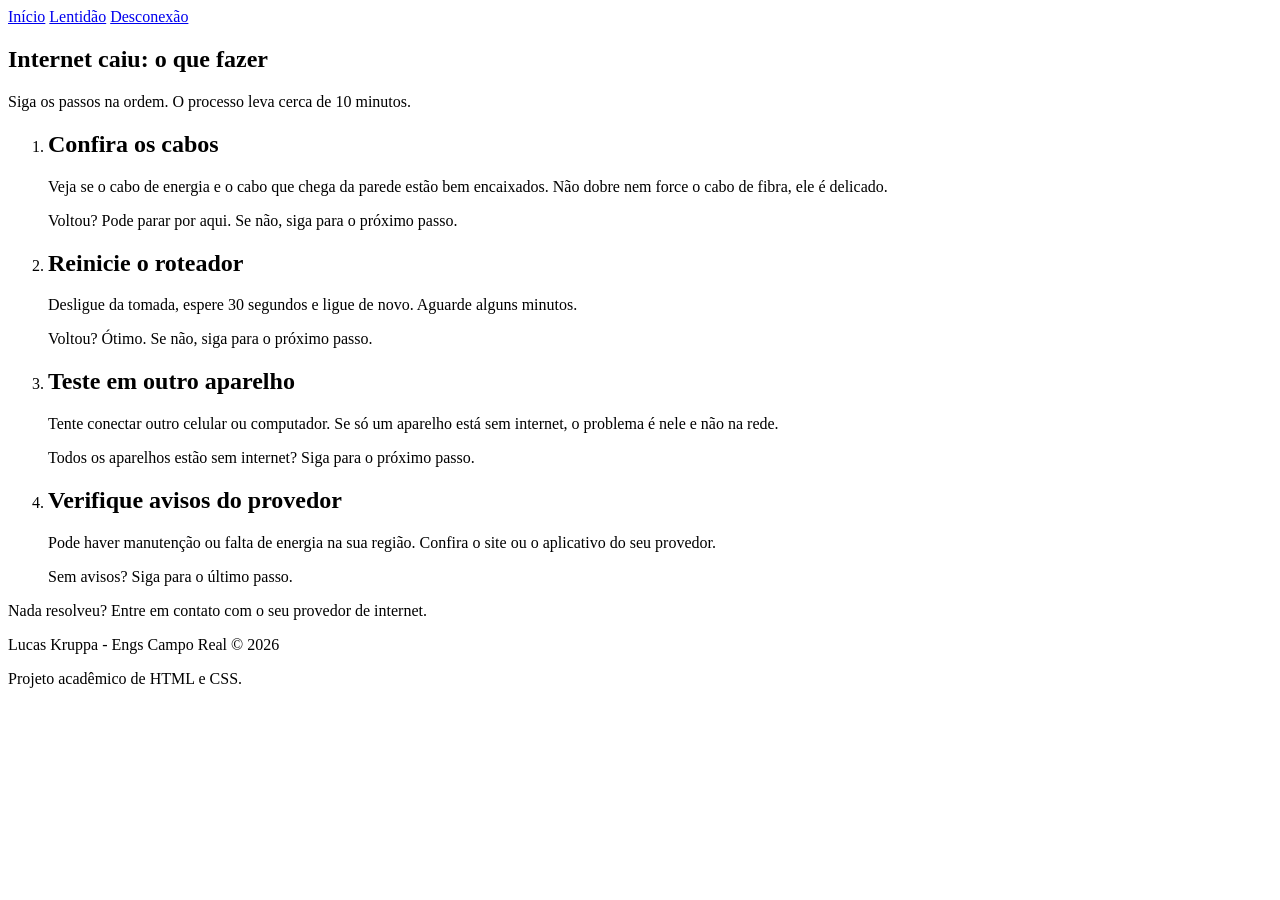
==== desconexao.html @ 00d46dce "feat: Modificado o esqueleto para as outras paginas" ====
<!doctype html>
<html lang="pt-BR">
    <head>
        <meta charset="UTF-8" />
        <meta name="viewport" content="width=device-width, initial-scale=1.0" />
        <title>Conexão em Casa - Internet lenta</title>
        <link rel="stylesheet" href="style.css" />
    </head>
    <body>
        <header>
            <nav aria-label="Menu principal">
                <a href="index.html">Início</a>
                <a href="lentidao.html" aria-current="page">Lentidão</a>
                <a href="desconexao.html">Desconexão</a>
            </nav>
        </header>

        <main>
            <section class="titulo-pagina">
                <h1>Internet caiu: o que fazer</h1>
                <p>Siga os passos na ordem. O processo leva cerca de 10 minutos.</p>
            </section>

            <ol class="passos">
                <li class="passo">
                    <h2>Confira os cabos</h2>
                    <p>
                        Veja se o cabo de energia e o cabo que chega da parede estão bem encaixados.
                        Não dobre nem force o cabo de fibra, ele é delicado.
                    </p>
                    <p class="saida">
                        Voltou? Pode parar por aqui. Se não, siga para o próximo passo.
                    </p>
                </li>
                <li class="passo">
                    <h2>Reinicie o roteador</h2>
                    <p>
                        Desligue da tomada, espere 30 segundos e ligue de novo. Aguarde alguns
                        minutos.
                    </p>
                    <p class="saida">Voltou? Ótimo. Se não, siga para o próximo passo.</p>
                </li>
                <li class="passo">
                    <h2>Teste em outro aparelho</h2>
                    <p>
                        Tente conectar outro celular ou computador. Se só um aparelho está sem
                        internet, o problema é nele e não na rede.
                    </p>
                    <p class="saida">
                        Todos os aparelhos estão sem internet? Siga para o próximo passo.
                    </p>
                </li>
                <li class="passo">
                    <h2>Verifique avisos do provedor</h2>
                    <p>
                        Pode haver manutenção ou falta de energia na sua região. Confira o site ou o
                        aplicativo do seu provedor.
                    </p>
                    <p class="saida">Sem avisos? Siga para o último passo.</p>
                </li>
            </ol>

            <section class="aviso">
                <p>Nada resolveu? Entre em contato com o seu provedor de internet.</p>
            </section>
        </main>

        <footer>
            <p>Lucas Kruppa - Engs Campo Real © 2026</p>
            <p>Projeto acadêmico de HTML e CSS.</p>
        </footer>
    </body>
</html>
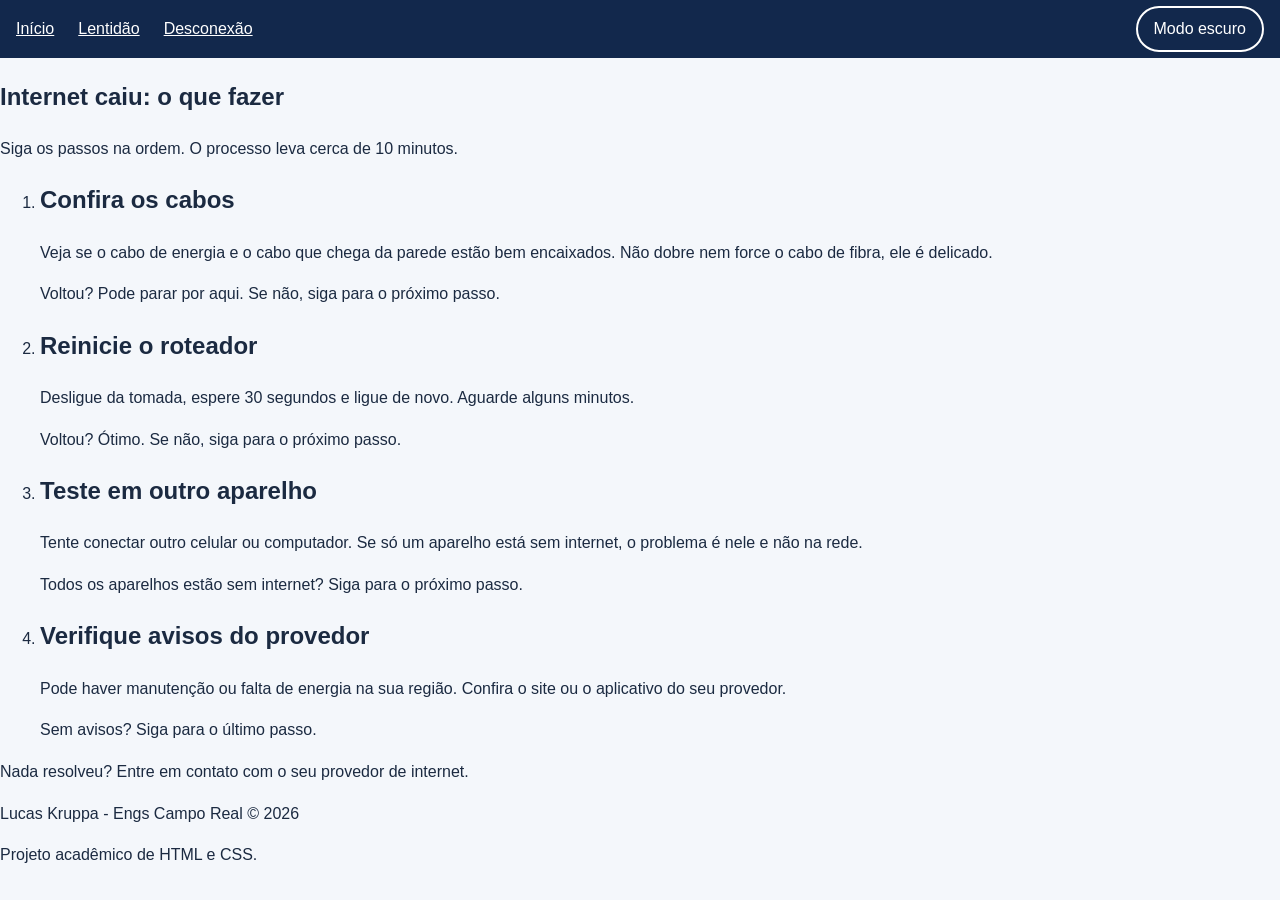
==== commit 74420c58: "feat: adiciona botão de modo escuro com checkbox" ====
--- a/desconexao.html
+++ b/desconexao.html
@@ -13,6 +13,8 @@
                 <a href="lentidao.html" aria-current="page">Lentidão</a>
                 <a href="desconexao.html">Desconexão</a>
             </nav>
+            <input type="checkbox" id="modo-escuro" class="alternar-tema" />
+            <label for="modo-escuro" class="botao-tema">Modo escuro</label>
         </header>
 
         <main>
--- a/style.css
+++ b/style.css
@@ -0,0 +1,59 @@
+:root {
+    --fundo: #f4f7fb;
+    --card: #ffffff;
+    --texto: #1b2a41;
+    --destaque: #1d4ed8;
+    --cabecalho: #12284c;
+}
+
+body {
+    margin: 0;
+    font-family: Arial, Helvetica, sans-serif;
+    line-height: 1.6;
+    background-color: var(--fundo);
+    color: var(--texto);
+}
+
+header {
+    background-color: var(--cabecalho);
+    display: flex;
+    justify-content: space-between;
+    align-items: center;
+}
+
+nav {
+    display: flex;
+    gap: 1.5rem;
+    padding: 1rem;
+}
+
+nav a {
+    color: #ffffff;
+}
+
+.alternar-tema {
+    position: absolute;
+    opacity: 0;
+}
+
+.botao-tema {
+    margin-right: 1rem;
+    padding: 0.5rem 1rem;
+    color: #ffffff;
+    border: 2px solid #ffffff;
+    border-radius: 2rem;
+    cursor: pointer;
+}
+
+.alternar-tema:focus-visible + .botao-tema {
+    outline: 3px solid #ffffff;
+    outline-offset: 3px;
+}
+
+:root:has(#modo-escuro:checked) {
+    --fundo: #0f1b2d;
+    --card: #17263d;
+    --texto: #e6edf7;
+    --destaque: #8ab4ff;
+    --cabecalho: #0a1424;
+}
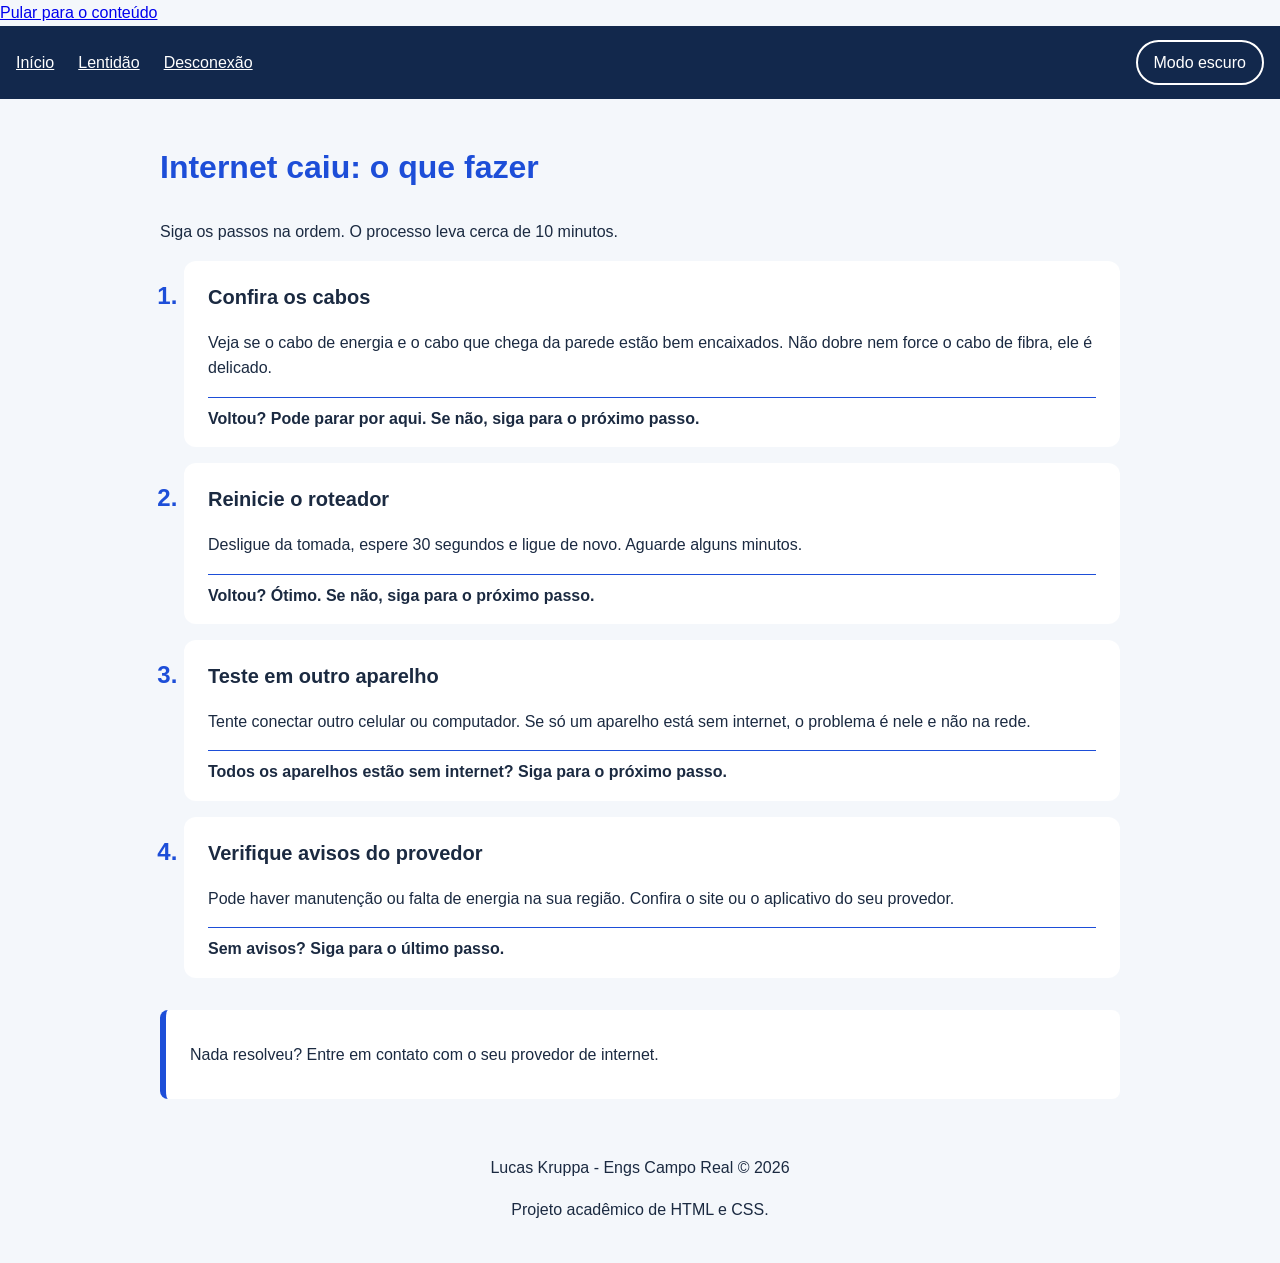
==== commit 01741bd8: "style: estilizados títulos e caixas dos passos nas páginas de instruções" ====
--- a/desconexao.html
+++ b/desconexao.html
@@ -7,6 +7,7 @@
         <link rel="stylesheet" href="style.css" />
     </head>
     <body>
+        <a class="pular-conteudo" href="#conteudo">Pular para o conteúdo</a>
         <header>
             <nav aria-label="Menu principal">
                 <a href="index.html">Início</a>
@@ -17,7 +18,7 @@
             <label for="modo-escuro" class="botao-tema">Modo escuro</label>
         </header>
 
-        <main>
+        <main id="conteudo">
             <section class="titulo-pagina">
                 <h1>Internet caiu: o que fazer</h1>
                 <p>Siga os passos na ordem. O processo leva cerca de 10 minutos.</p>
--- a/style.css
+++ b/style.css
@@ -21,6 +21,11 @@
     align-items: center;
 }
 
+footer {
+    text-align: center;
+    padding: 1.5rem 1rem;
+}
+
 nav {
     display: flex;
     gap: 1.5rem;
@@ -29,6 +34,13 @@
 
 nav a {
     color: #ffffff;
+    padding: 0.5rem 0;
+}
+
+main {
+    max-width: 60rem;
+    margin: 0 auto;
+    padding: 1rem;
 }
 
 .alternar-tema {
@@ -56,4 +68,80 @@
     --texto: #e6edf7;
     --destaque: #8ab4ff;
     --cabecalho: #0a1424;
-}+}
+
+.destaque {
+    padding: 2rem 0;
+}
+
+.titulo-pagina h1, .destaque h1 {
+    font-size: 2rem;
+    color: var(--destaque);
+}
+
+.opcoes {
+    display: flex;
+    flex-wrap: wrap;
+    gap: 1rem;
+}
+
+.card {
+    flex: 1 1 18rem;
+    padding: 1.5rem;
+    background-color: var(--card);
+    color: var(--texto);
+    border: 2px solid var(--destaque);
+    border-radius: 0.75rem;
+    text-decoration: none;
+}
+
+.card h2 {
+    margin-top: 0;
+    color: var(--destaque);
+}
+
+.card:hover {
+    box-shadow: 0 4px 12px rgba(0, 0, 0, 0.25);
+}
+
+.card:focus-visible {
+    outline: 3px solid var(--destaque);
+    outline-offset: 3px;
+}
+
+.aviso {
+    margin-top: 2rem;
+    padding: 1rem 1.5rem;
+    background-color: var(--card);
+    border-left: 6px solid var(--destaque);
+    border-radius: 0.5rem;
+}
+
+.passos {
+    padding-left: 1.5rem;
+}
+
+.passos li::marker {
+    color: var(--destaque);
+    font-weight: bold;
+    font-size: 1.5rem;
+}
+
+.passo {
+    margin-bottom: 1rem;
+    padding: 1rem 1.5rem;
+    background-color: var(--card);
+    border-radius: 0.75rem;
+}
+
+.passo h2 {
+    margin-top: 0;
+    font-size: 1.25rem;
+}
+
+.saida {
+    margin-bottom: 0;
+    padding-top: 0.5rem;
+    border-top: 1px solid var(--destaque);
+    font-weight: bold;
+}
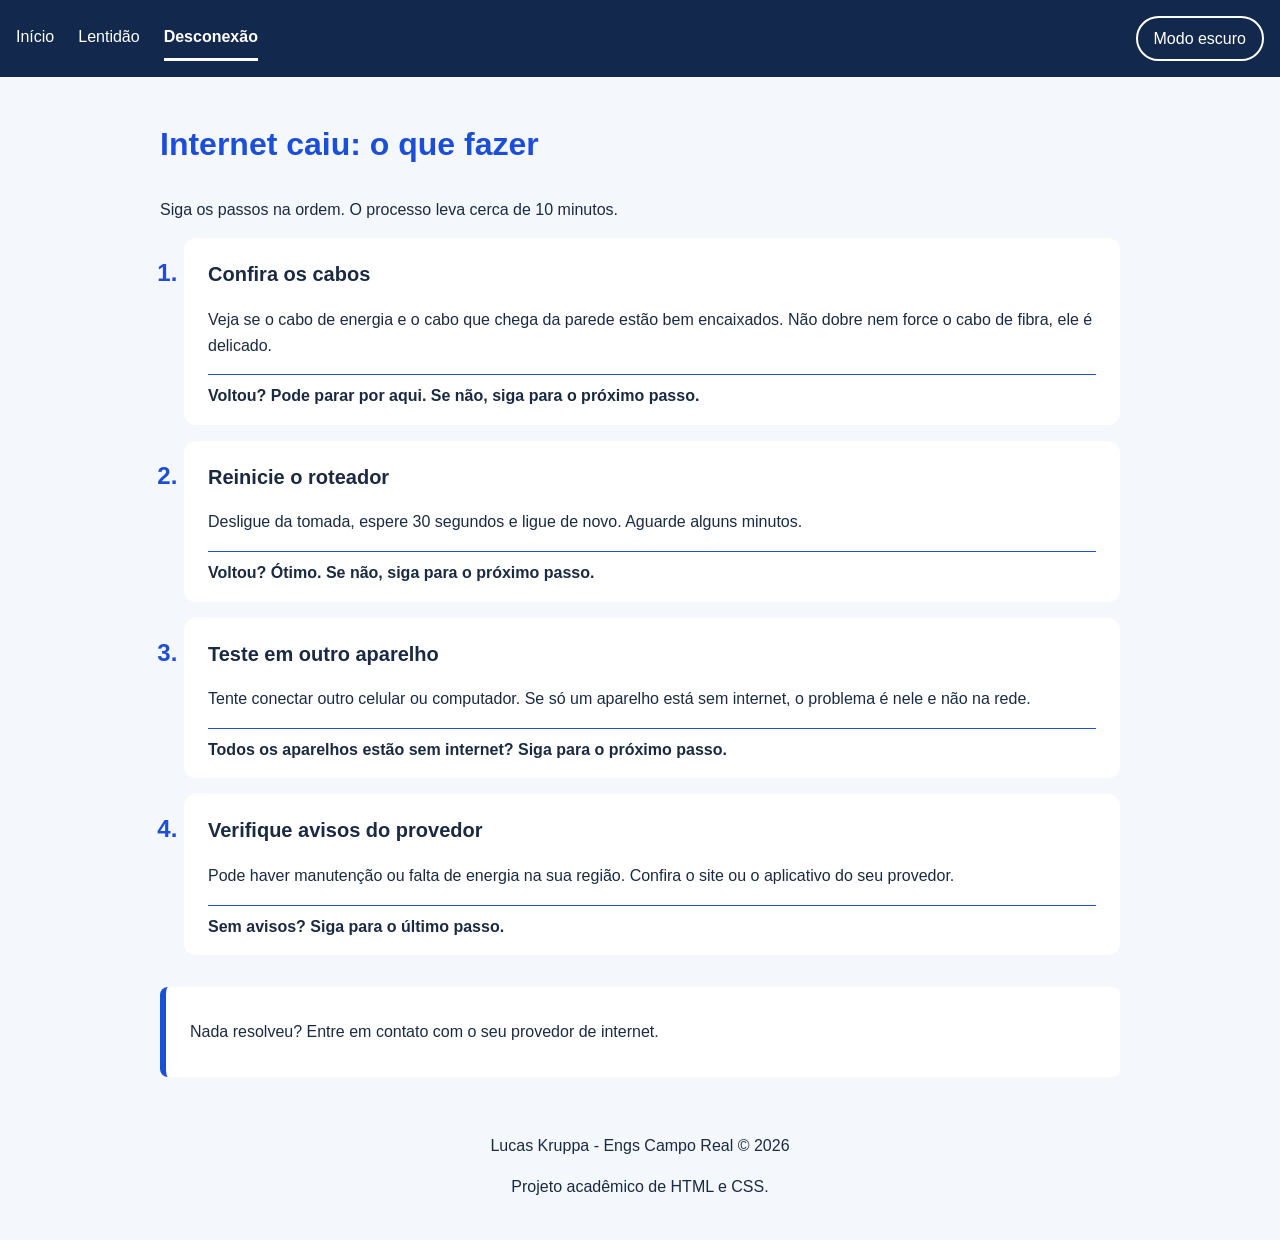
==== commit 44750ff3: "style: destaca no menu a página atual" ====
--- a/desconexao.html
+++ b/desconexao.html
@@ -11,8 +11,8 @@
         <header>
             <nav aria-label="Menu principal">
                 <a href="index.html">Início</a>
-                <a href="lentidao.html" aria-current="page">Lentidão</a>
-                <a href="desconexao.html">Desconexão</a>
+                <a href="lentidao.html">Lentidão</a>
+                <a href="desconexao.html" aria-current="page">Desconexão</a>
             </nav>
             <input type="checkbox" id="modo-escuro" class="alternar-tema" />
             <label for="modo-escuro" class="botao-tema">Modo escuro</label>
--- a/style.css
+++ b/style.css
@@ -19,6 +19,7 @@
     display: flex;
     justify-content: space-between;
     align-items: center;
+    flex-wrap: wrap;
 }
 
 footer {
@@ -30,11 +31,22 @@
     display: flex;
     gap: 1.5rem;
     padding: 1rem;
+    flex-wrap: wrap;
 }
 
 nav a {
     color: #ffffff;
     padding: 0.5rem 0;
+    text-decoration: none;
+}
+
+nav a:hover {
+    text-decoration: underline;
+}
+
+nav a[aria-current="page"] {
+    font-weight: bold;
+    border-bottom: 3px solid #ffffff;
 }
 
 main {
@@ -145,3 +157,17 @@
     border-top: 1px solid var(--destaque);
     font-weight: bold;
 }
+
+
+.pular-conteudo {
+    position: absolute;
+    left: -999px;
+    padding: 0.75rem 1rem;
+    background-color: var(--destaque);
+    color: var(--fundo);
+}
+
+.pular-conteudo:focus {
+    left: 0;
+    right: 0;
+}
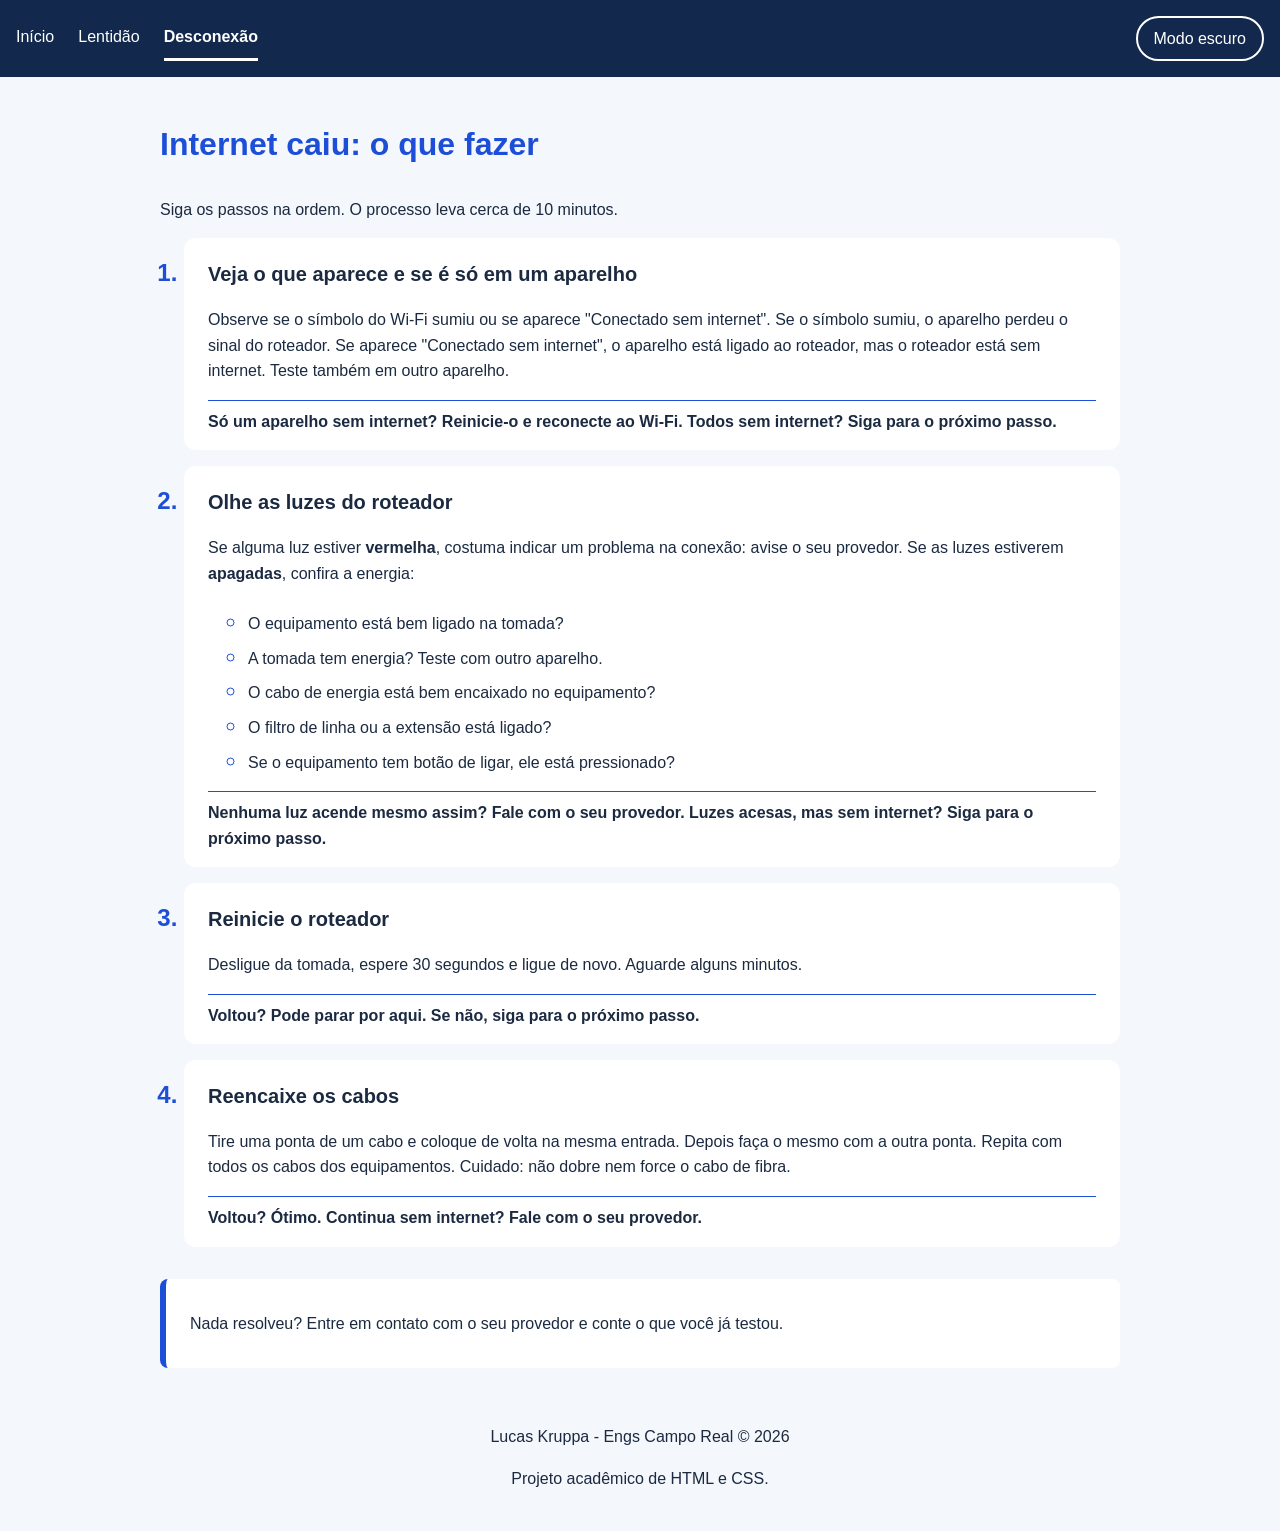
==== commit 0647a4ea: "feat: melhora as instruções das páginas de lentidão e desconexão." ====
--- a/desconexao.html
+++ b/desconexao.html
@@ -26,13 +26,35 @@
 
             <ol class="passos">
                 <li class="passo">
-                    <h2>Confira os cabos</h2>
+                    <h2>Veja o que aparece e se é só em um aparelho</h2>
                     <p>
-                        Veja se o cabo de energia e o cabo que chega da parede estão bem encaixados.
-                        Não dobre nem force o cabo de fibra, ele é delicado.
+                        Observe se o símbolo do Wi-Fi sumiu ou se aparece "Conectado sem internet".
+                        Se o símbolo sumiu, o aparelho perdeu o sinal do roteador. Se aparece
+                        "Conectado sem internet", o aparelho está ligado ao roteador, mas o roteador
+                        está sem internet. Teste também em outro aparelho.
                     </p>
                     <p class="saida">
-                        Voltou? Pode parar por aqui. Se não, siga para o próximo passo.
+                        Só um aparelho sem internet? Reinicie-o e reconecte ao Wi-Fi. Todos sem
+                        internet? Siga para o próximo passo.
+                    </p>
+                </li>
+                <li class="passo">
+                    <h2>Olhe as luzes do roteador</h2>
+                    <p>
+                        Se alguma luz estiver <strong>vermelha</strong>, costuma indicar um problema
+                        na conexão: avise o seu provedor. Se as luzes estiverem
+                        <strong>apagadas</strong>, confira a energia:
+                    </p>
+                    <ul>
+                        <li>O equipamento está bem ligado na tomada?</li>
+                        <li>A tomada tem energia? Teste com outro aparelho.</li>
+                        <li>O cabo de energia está bem encaixado no equipamento?</li>
+                        <li>O filtro de linha ou a extensão está ligado?</li>
+                        <li>Se o equipamento tem botão de ligar, ele está pressionado?</li>
+                    </ul>
+                    <p class="saida">
+                        Nenhuma luz acende mesmo assim? Fale com o seu provedor. Luzes acesas, mas
+                        sem internet? Siga para o próximo passo.
                     </p>
                 </li>
                 <li class="passo">
@@ -41,30 +63,25 @@
                         Desligue da tomada, espere 30 segundos e ligue de novo. Aguarde alguns
                         minutos.
                     </p>
-                    <p class="saida">Voltou? Ótimo. Se não, siga para o próximo passo.</p>
-                </li>
-                <li class="passo">
-                    <h2>Teste em outro aparelho</h2>
-                    <p>
-                        Tente conectar outro celular ou computador. Se só um aparelho está sem
-                        internet, o problema é nele e não na rede.
-                    </p>
                     <p class="saida">
-                        Todos os aparelhos estão sem internet? Siga para o próximo passo.
+                        Voltou? Pode parar por aqui. Se não, siga para o próximo passo.
                     </p>
                 </li>
                 <li class="passo">
-                    <h2>Verifique avisos do provedor</h2>
+                    <h2>Reencaixe os cabos</h2>
                     <p>
-                        Pode haver manutenção ou falta de energia na sua região. Confira o site ou o
-                        aplicativo do seu provedor.
+                        Tire uma ponta de um cabo e coloque de volta na mesma entrada. Depois faça o
+                        mesmo com a outra ponta. Repita com todos os cabos dos equipamentos.
+                        Cuidado: não dobre nem force o cabo de fibra.
                     </p>
-                    <p class="saida">Sem avisos? Siga para o último passo.</p>
+                    <p class="saida">
+                        Voltou? Ótimo. Continua sem internet? Fale com o seu provedor.
+                    </p>
                 </li>
             </ol>
 
             <section class="aviso">
-                <p>Nada resolveu? Entre em contato com o seu provedor de internet.</p>
+                <p>Nada resolveu? Entre em contato com o seu provedor e conte o que você já testou.</p>
             </section>
         </main>
 
